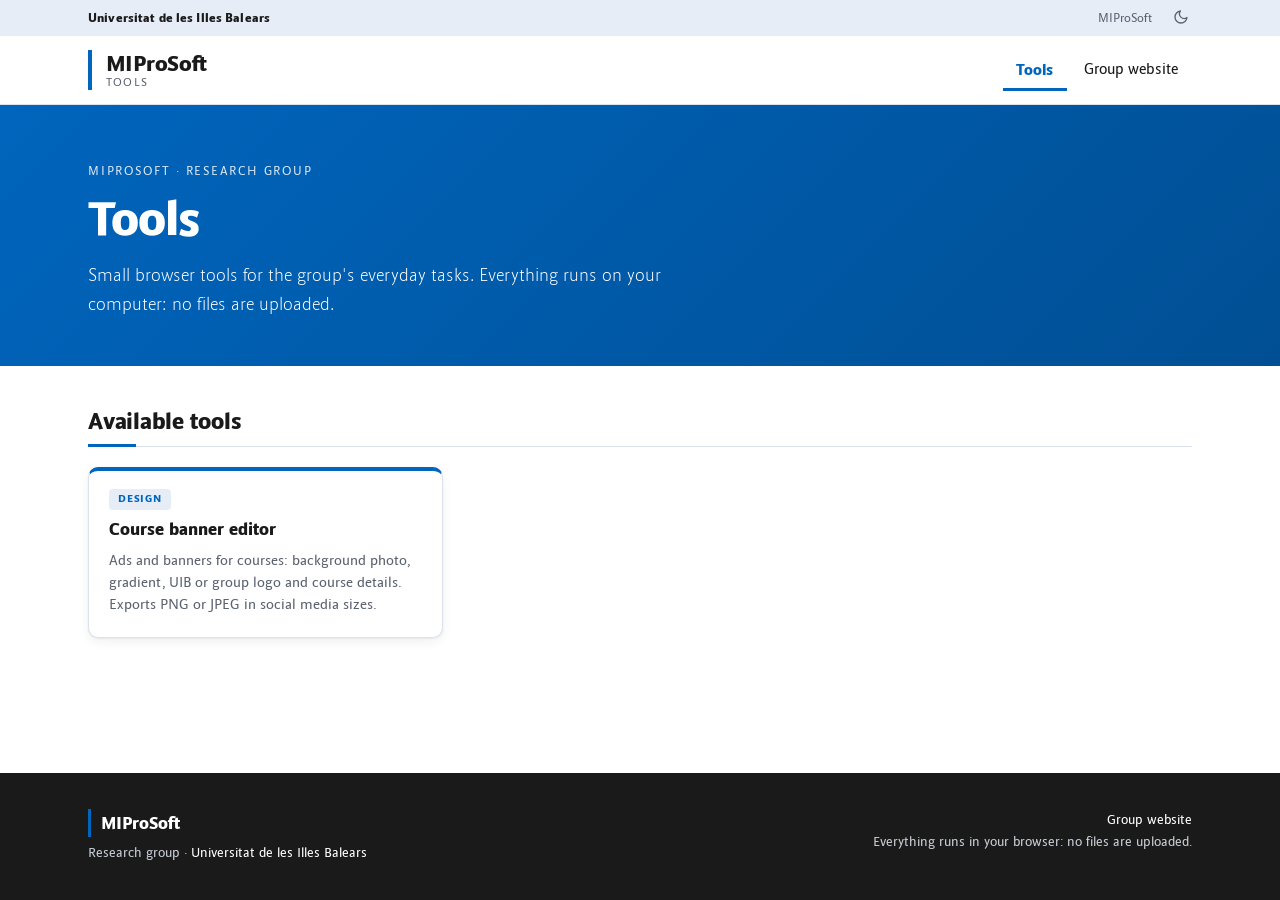
==== index.html @ 1f9a3c79 "feat: added banner editor tool" ====
<!doctype html>
<html lang="en">
<head>
  <meta charset="utf-8">
  <meta name="viewport" content="width=device-width, initial-scale=1">
  <title>Tools · MIProSoft</title>
  <meta name="description" content="Browser tools for the everyday tasks of the MIProSoft research group (Universitat de les Illes Balears).">
  <link rel="icon" type="image/png" href="assets/logo.png">
  <link rel="apple-touch-icon" href="assets/logo.png">
  <link rel="stylesheet" href="assets/site.css">
  <script src="assets/site.js"></script>
</head>
<body>
  <header data-site-header></header>

  <main id="content">
    <section class="hero">
      <div class="container hero-inner">
        <p class="eyebrow">MIProSoft · Research group</p>
        <h1>Tools</h1>
        <p class="hero-lead">Small browser tools for the group's everyday tasks. Everything runs on your computer: no files are uploaded.</p>
      </div>
    </section>

    <div class="container page">
      <h2>Available tools</h2>
      <ul class="card-grid">
        <li class="card">
          <p class="card-meta"><span class="kind">Design</span></p>
          <h3 class="card-title"><a href="banner-editor/">Course banner editor</a></h3>
          <p class="card-summary">Ads and banners for courses: background photo, gradient, UIB or group logo and course details. Exports PNG or JPEG in social media sizes.</p>
        </li>
      </ul>
    </div>
  </main>

  <footer data-site-footer></footer>
</body>
</html>
---- assets/site.css ----
/* Shared look and feel of the MIProSoft tools, following the group's website
   (github.com/MIProSoft-Lab/miprosoft-site): UIB visual identity, UIBsans,
   institutional blue, light and dark themes. Every tool links this file and
   assets/site.js, which adds the header and footer. */

/* UIB sans © 2014 Damià Rotger Miró (www.ductilct.com), the UIB's institutional
   typeface. A copy installed on the visitor's computer is used first. */
@font-face {
  font-family: UIBsans; font-weight: 300; font-style: normal; font-display: swap;
  src: local('UIBsans Light'), local('UIBsans-Light'), url('../fonts/UIBsans-Light.ttf') format('truetype');
}
@font-face {
  font-family: UIBsans; font-weight: 300; font-style: italic; font-display: swap;
  src: local('UIBsans Light Italic'), local('UIBsans-LightItalic'), url('../fonts/UIBsans-LightItalic.ttf') format('truetype');
}
@font-face {
  font-family: UIBsans; font-weight: 400; font-style: normal; font-display: swap;
  src: local('UIBsans'), local('UIBsans-Regular'), url('../fonts/UIBsans-Regular.ttf') format('truetype');
}
@font-face {
  font-family: UIBsans; font-weight: 400; font-style: italic; font-display: swap;
  src: local('UIBsans Italic'), local('UIBsans-Italic'), url('../fonts/UIBsans-Italic.ttf') format('truetype');
}
@font-face {
  font-family: UIBsans; font-weight: 700; font-style: normal; font-display: swap;
  src: local('UIBsans Bold'), local('UIBsans-Bold'), url('../fonts/UIBsans-Bold.ttf') format('truetype');
}
@font-face {
  font-family: UIBsans; font-weight: 700; font-style: italic; font-display: swap;
  src: local('UIBsans Bold Italic'), local('UIBsans-BoldItalic'), url('../fonts/UIBsans-BoldItalic.ttf') format('truetype');
}

:root {
  /* UIB blue (Pantone 300 C) and black; light blue tint from the style guide. */
  --bg: #ffffff;
  --fg: #1a1a1a;
  --muted: #5c6370;
  --rule: #dde3ec;
  --tint: #e7edf7;
  --surface: #ffffff;
  --accent: #0065bd;
  --accent-strong: #004f94;
  --on-accent: #ffffff;
  --button-bg: #0065bd;
  --button-hover: #004f94;
  --hero-bg: linear-gradient(135deg, #0065bd 0%, #004f94 100%);
  --footer-bg: #1a1a1a;
  --footer-fg: #c9ced6;
  --shadow: 0 1px 2px rgb(16 24 40 / 0.06), 0 4px 12px rgb(16 24 40 / 0.06);
  --shadow-hover: 0 2px 4px rgb(16 24 40 / 0.08), 0 12px 24px rgb(0 101 189 / 0.12);
  --sans: UIBsans, Arial, 'Liberation Sans', Helvetica, sans-serif;
  --container: 72rem;
  --radius: 10px;
  color-scheme: light dark;
}

/* Dark theme: follows the system unless a theme was picked with the toggle
   (data-theme on <html>, shared with the group's website). */
@media (prefers-color-scheme: dark) {
  :root:not([data-theme='light']) {
    --bg: #14161a; --fg: #e8e8e8; --muted: #9ba3ae; --rule: #2b313a; --tint: #1b2a3d; --surface: #1a1d22;
    --accent: #6aaef2; --accent-strong: #8cc2f6; --button-bg: #0a4f91; --button-hover: #0b5aa6;
    --hero-bg: linear-gradient(135deg, #0a4f91 0%, #083a6b 100%);
    --footer-bg: #0d0f12; --shadow: 0 1px 2px rgb(0 0 0 / 0.4); --shadow-hover: 0 4px 16px rgb(0 0 0 / 0.5);
  }
}
:root[data-theme='dark'] {
  color-scheme: dark;
  --bg: #14161a; --fg: #e8e8e8; --muted: #9ba3ae; --rule: #2b313a; --tint: #1b2a3d; --surface: #1a1d22;
  --accent: #6aaef2; --accent-strong: #8cc2f6; --button-bg: #0a4f91; --button-hover: #0b5aa6;
  --hero-bg: linear-gradient(135deg, #0a4f91 0%, #083a6b 100%);
  --footer-bg: #0d0f12; --shadow: 0 1px 2px rgb(0 0 0 / 0.4); --shadow-hover: 0 4px 16px rgb(0 0 0 / 0.5);
}
:root[data-theme='light'] { color-scheme: light; }

* { box-sizing: border-box; }
[hidden] { display: none !important; }

body {
  margin: 0;
  display: flex; flex-direction: column; min-height: 100vh;
  background: var(--bg); color: var(--fg);
  font: 16px/1.6 var(--sans);
  -webkit-font-smoothing: antialiased;
}
main { flex: 1; }
a { color: var(--accent); text-decoration: none; }
a:hover { text-decoration: underline; }
:focus-visible { outline: 2px solid var(--accent); outline-offset: 2px; }

.container { max-width: var(--container); margin: 0 auto; padding-left: 1.5rem; padding-right: 1.5rem; }
.page { padding-top: 2.5rem; padding-bottom: 4rem; }

/* ---------- Header ---------- */

.topbar { background: var(--tint); font: 0.8rem/1 var(--sans); }
.topbar-inner { display: flex; justify-content: space-between; align-items: center; gap: 1rem; height: 2.25rem; }
.institution { color: var(--fg); font-weight: 700; letter-spacing: 0.01em; }
.topbar-tools { display: flex; align-items: center; gap: 1.1rem; }
.topbar-tools a { color: var(--muted); }
.topbar-tools a:hover { color: var(--accent); }
.theme-toggle {
  display: inline-flex; align-items: center; padding: 0.2rem; border: 0; border-radius: 4px;
  background: none; color: var(--muted); cursor: pointer;
}
.theme-toggle:hover { color: var(--accent); }
.theme-toggle svg { width: 1rem; height: 1rem; }
/* Show the icon of the theme you would switch to. */
:root .icon-sun, :root[data-theme='dark'] .icon-moon { display: none; }
:root[data-theme='dark'] .icon-sun { display: block; }
@media (prefers-color-scheme: dark) {
  :root:not([data-theme='light']) .icon-moon { display: none; }
  :root:not([data-theme='light']) .icon-sun { display: block; }
}

.masthead { background: var(--bg); border-bottom: 1px solid var(--rule); }
.masthead-inner { display: flex; justify-content: space-between; align-items: center; gap: 1.5rem; min-height: 4.25rem; }
.brand { display: flex; flex-direction: column; padding-left: 0.85rem; border-left: 4px solid var(--accent); color: var(--fg); line-height: 1.15; }
.brand:hover { text-decoration: none; }
.brand-name { font-size: 1.45rem; font-weight: 700; letter-spacing: -0.01em; }
.brand-tagline { color: var(--muted); font-size: 0.75rem; text-transform: uppercase; letter-spacing: 0.12em; }
.main-nav ul { display: flex; gap: 0.25rem; margin: 0; padding: 0; list-style: none; }
.main-nav a { display: block; padding: 0.5rem 0.85rem; border-radius: 6px; color: var(--fg); }
.main-nav a:hover { background: var(--tint); color: var(--accent); text-decoration: none; }
.main-nav a[aria-current='page'] { color: var(--accent); font-weight: 700; box-shadow: inset 0 -3px 0 var(--accent); border-radius: 6px 6px 0 0; }

/* Tool pages: a compact masthead (no top bar), with the theme toggle in it. */
.site-header.compact .container { max-width: none; }
.site-header.compact .masthead-inner { min-height: 3.5rem; }
.site-header.compact .brand-name { font-size: 1.2rem; }
.site-header.compact .brand { border-left-width: 3px; padding-left: 0.7rem; }
.masthead-tools { display: flex; align-items: center; gap: 0.75rem; }

/* ---------- Hero, headings, cards, buttons ---------- */

.hero { background: var(--hero-bg); color: var(--on-accent); }
.hero-inner { padding-top: 3.5rem; padding-bottom: 3rem; }
.eyebrow { margin: 0 0 0.6rem; font-size: 0.8rem; text-transform: uppercase; letter-spacing: 0.14em; opacity: 0.85; }
.hero h1 { margin: 0; font-size: clamp(2.2rem, 6vw, 3.2rem); line-height: 1.05; letter-spacing: -0.02em; }
.hero-lead { margin: 1rem 0 0; max-width: 38rem; font-size: 1.2rem; font-weight: 300; line-height: 1.5; }

h2 {
  position: relative; margin: 0 0 1.25rem; padding-bottom: 0.6rem; border-bottom: 1px solid var(--rule);
  font: 700 1.5rem/1.25 var(--sans); letter-spacing: -0.01em; color: var(--fg);
}
/* Short UIB-blue rule under each heading. */
h2::after { content: ''; position: absolute; left: 0; bottom: -1px; width: 3rem; height: 3px; background: var(--accent); }

.card-grid { display: grid; grid-template-columns: repeat(auto-fill, minmax(18rem, 1fr)); gap: 1.25rem; margin: 0; padding: 0; list-style: none; }
.card {
  position: relative; display: flex; flex-direction: column; gap: 0.5rem; padding: 1.1rem 1.25rem 1.3rem;
  border: 1px solid var(--rule); border-top: 4px solid var(--accent); border-radius: var(--radius);
  background: var(--surface); box-shadow: var(--shadow);
  transition: border-color 0.15s, box-shadow 0.15s, transform 0.15s;
}
.card:hover, .card:focus-within { border-color: var(--accent); box-shadow: var(--shadow-hover); transform: translateY(-2px); }
@media (prefers-reduced-motion: reduce) { .card, .card:hover { transition: none; transform: none; } }
.card-title { margin: 0; font: 700 1.15rem/1.3 var(--sans); }
.card-title a { color: var(--fg); }
/* The whole card is the link's hit area. */
.card-title a::after { content: ''; position: absolute; inset: 0; border-radius: var(--radius); }
.card-title a:hover { text-decoration: none; }
.card:hover .card-title a { color: var(--accent); }
.card-summary { margin: 0; color: var(--muted); font-size: 0.92rem; line-height: 1.5; }
.card-meta { display: flex; flex-wrap: wrap; gap: 0.4rem; margin: 0; }
.kind {
  padding: 0.1rem 0.55rem; border-radius: 4px; background: var(--tint); color: var(--accent);
  font-size: 0.7rem; font-weight: 700; text-transform: uppercase; letter-spacing: 0.08em;
}

.button {
  display: inline-flex; align-items: center; justify-content: center; gap: 0.4rem;
  padding: 0.5rem 1rem; border: 1px solid var(--button-bg); border-radius: 6px;
  background: var(--button-bg); color: #fff; font: 700 0.9rem/1.2 var(--sans); cursor: pointer;
}
.button:hover { background: var(--button-hover); border-color: var(--button-hover); text-decoration: none; }
.button.secondary { background: var(--surface); border-color: var(--rule); color: var(--fg); font-weight: 400; }
.button.secondary:hover { border-color: var(--accent); color: var(--accent); background: var(--surface); }

/* Form controls, used by the tools. */
input, select, textarea, button { font-family: var(--sans); }
input[type=text], input[type=number], select, textarea {
  padding: 0.4rem 0.55rem; border: 1px solid var(--rule); border-radius: 6px;
  background: var(--surface); color: var(--fg); font-size: 0.9rem;
}
input[type=text]:focus, input[type=number]:focus, select:focus, textarea:focus { outline: none; border-color: var(--accent); box-shadow: 0 0 0 3px color-mix(in srgb, var(--accent) 20%, transparent); }
input[type=range], input[type=checkbox] { accent-color: var(--accent); }

/* ---------- Footer ---------- */

.site-footer { background: var(--footer-bg); color: var(--footer-fg); font-size: 0.85rem; }
.site-footer a { color: #fff; }
.footer-inner { display: flex; flex-wrap: wrap; justify-content: space-between; gap: 1.5rem; padding-top: 2.25rem; padding-bottom: 2.25rem; }
.footer-inner p { margin: 0; }
.footer-name { color: #fff; font-size: 1.1rem; font-weight: 700; border-left: 3px solid var(--accent); padding-left: 0.6rem; margin-bottom: 0.3rem !important; }
.footer-meta { text-align: right; }

@media (max-width: 760px) {
  .hero-inner { padding-top: 2.5rem; padding-bottom: 2.25rem; }
  .page { padding-top: 1.75rem; padding-bottom: 3rem; }
  .footer-meta { text-align: left; }
}
@media (max-width: 600px) {
  .container { padding-left: 1rem; padding-right: 1rem; }
  .main-nav a { padding: 0.5rem 0.6rem; }
}
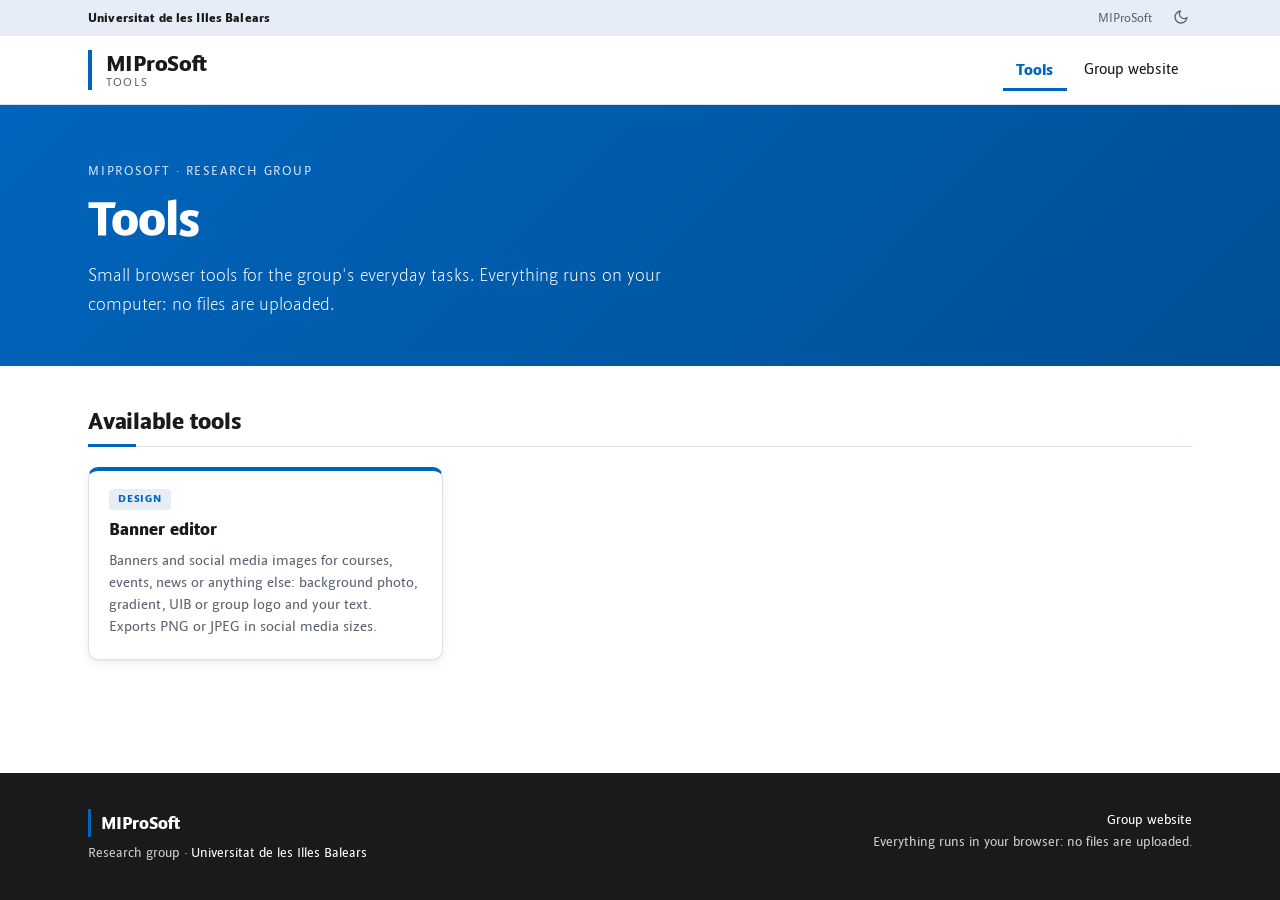
==== commit aa024d11: "feat: generic banner editor" ====
--- a/index.html
+++ b/index.html
@@ -6,6 +6,7 @@
   <title>Tools · MIProSoft</title>
   <meta name="description" content="Browser tools for the everyday tasks of the MIProSoft research group (Universitat de les Illes Balears).">
   <link rel="icon" type="image/png" href="assets/logo.png">
+  <link rel="icon" type="image/svg+xml" href="assets/logo.svg">
   <link rel="apple-touch-icon" href="assets/logo.png">
   <link rel="stylesheet" href="assets/site.css">
   <script src="assets/site.js"></script>
@@ -27,8 +28,8 @@
       <ul class="card-grid">
         <li class="card">
           <p class="card-meta"><span class="kind">Design</span></p>
-          <h3 class="card-title"><a href="banner-editor/">Course banner editor</a></h3>
-          <p class="card-summary">Ads and banners for courses: background photo, gradient, UIB or group logo and course details. Exports PNG or JPEG in social media sizes.</p>
+          <h3 class="card-title"><a href="banner-editor/">Banner editor</a></h3>
+          <p class="card-summary">Banners and social media images for courses, events, news or anything else: background photo, gradient, UIB or group logo and your text. Exports PNG or JPEG in social media sizes.</p>
         </li>
       </ul>
     </div>
